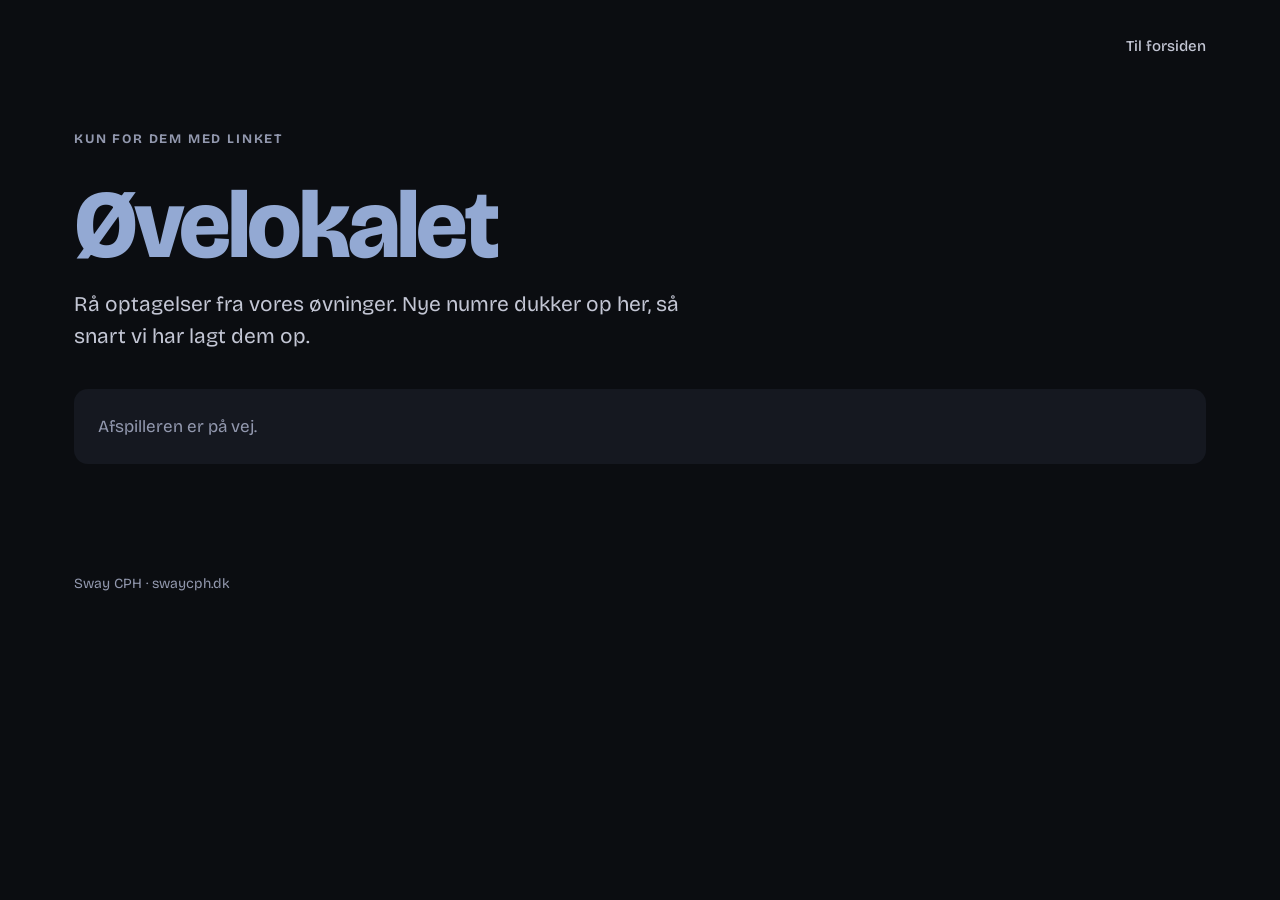
==== oevelokale/index.html @ 9d5b4b6d "Add hidden rehearsal page skeleton (/oevelokale) Same look as the main site, not linked from it and " ====
<!doctype html>
<html lang="da">
<head>
<meta charset="utf-8">
<meta name="viewport" content="width=device-width, initial-scale=1">
<meta name="robots" content="noindex, nofollow">
<title>Sway — Øvelokalet</title>
<link rel="preconnect" href="https://fonts.googleapis.com">
<link rel="preconnect" href="https://fonts.gstatic.com" crossorigin>
<link href="https://fonts.googleapis.com/css2?family=Bricolage+Grotesque:opsz,wght@12..96,400..800&display=swap" rel="stylesheet">
<link rel="stylesheet" href="../style.css?v=20261114r">
<style>
  .rehearsal { padding-top: 24px; padding-bottom: 64px; display: flex; flex-direction: column; gap: 20px; }
  .rehearsal h1 { font-size: clamp(48px, 8vw, 96px); font-weight: 800; letter-spacing: -0.03em; line-height: 0.9; color: var(--gold); }
  .rehearsal .lead { max-width: 640px; }
  .sc-frame { width: 100%; height: 450px; border: 0; border-radius: 14px; background: var(--ground-2); display: block; }
  .sc-missing { padding: 24px; border-radius: 14px; background: var(--ground-2); color: var(--muted); }
</style>
</head>
<body>

<header class="wrap header">
  <nav aria-label="Menu" class="nav">
    <a href="../">Til forsiden</a>
  </nav>
</header>

<main class="wrap rehearsal">
  <p class="label">Kun for dem med linket</p>
  <h1>Øvelokalet</h1>
  <p class="lead">Rå optagelser fra vores øvninger. Nye numre dukker op her, så snart vi har lagt dem op.</p>

  <!-- SOUNDCLOUD EMBED: replace the block below with the iframe from SoundCloud (Share → Embed) -->
  <p class="sc-missing">Afspilleren er på vej.</p>
  <!-- /SOUNDCLOUD EMBED -->
</main>

<footer class="wrap footer">
  <span>Sway CPH · swaycph.dk</span>
</footer>

</body>
</html>
---- style.css ----
:root {
  --ground: #0B0D11;
  --ground-2: #151820;
  --line: #252A36;
  --text: #ECEEF5;
  --soft: #C3C6D4;
  --muted: #9298AE;
  --gold: #93A9D3;
  --gold-hover: #B8C8E8;
  --petrol: #2B3A63;
  --edge: #4A5270;
  --card-2: #1D2130;
  --groove-a: #0A1124;
  --groove-b: #17264A;
  --groove-c: #1D2F5A;
  --shade: 11, 13, 17;
  --serif: 'Bricolage Grotesque', system-ui, sans-serif;
}

/* Previous petrol-and-gold palette, kept as a fallback: open with ?theme=classic */
:root.theme-classic {
  --ground: #0E1A1C;
  --ground-2: #132325;
  --line: #213436;
  --text: #F1EBDD;
  --soft: #C9D2CE;
  --muted: #A9B8B6;
  --gold: #D9A84A;
  --gold-hover: #E8C27A;
  --petrol: #1F6E78;
  --edge: #4E6563;
  --card-2: #1C2E30;
  --groove-a: #0A1213;
  --groove-b: #17282A;
  --groove-c: #1E3335;
  --shade: 14, 26, 28;
}

* { box-sizing: border-box; }
html { scroll-behavior: smooth; }
body {
  margin: 0;
  background: var(--ground);
  color: var(--text);
  font-family: 'Bricolage Grotesque', system-ui, sans-serif;
  font-size: 17px;
  line-height: 1.6;
}
img { max-width: 100%; display: block; }
button, input { font: inherit; }
a { color: var(--gold); }
a:hover { color: var(--gold-hover); }

h1, h2, h3 { font-family: var(--serif); font-weight: 700; letter-spacing: -0.03em; margin: 0; }
h2 { font-size: clamp(40px, 6vw, 64px); line-height: 1; }
h3 { font-size: 28px; margin-top: 8px; }

.wrap { max-width: 1180px; margin: 0 auto; padding-left: 24px; padding-right: 24px; }
.stack { display: flex; flex-direction: column; gap: 24px; }
.section > .wrap { padding-top: 40px; padding-bottom: 40px; }
.player { padding-bottom: 12px; }
.bordered { border-top: 1px solid var(--line); }
.muted { color: var(--muted); font-size: 15px; margin: 0; }
.label { font-size: 13px; font-weight: 700; letter-spacing: 0.14em; text-transform: uppercase; color: var(--muted); }

/* Header */
.header { padding-top: 24px; padding-bottom: 24px; display: flex; flex-wrap: wrap; align-items: center; justify-content: flex-end; gap: 16px; }
.nav { display: flex; flex-wrap: wrap; gap: 4px 24px; font-size: 15px; font-weight: 500; }
.nav a { color: var(--soft); text-decoration: none; padding: 10px 0; }
.nav a:hover { color: var(--gold); }
.icon-link { display: inline-flex; align-items: center; }
.lang-toggle { min-width: 44px; min-height: 36px; padding: 0 12px; border-radius: 999px; border: 1.5px solid var(--edge); background: none; color: var(--soft); font: inherit; font-size: 13px; font-weight: 700; letter-spacing: 0.08em; cursor: pointer; align-self: center; margin-left: 8px; }
.lang-toggle:hover { border-color: var(--gold); color: var(--gold); }

/* Hero */
.hero { padding-bottom: 40px; overflow: hidden; }
.hero-grid { display: grid; grid-template-columns: 1fr 1fr; gap: 32px; align-items: start; padding-top: 0; }
.hero-text { display: flex; flex-direction: column; gap: 22px; }
.eyebrow { margin: 0; font-size: 14px; font-weight: 700; letter-spacing: 0.18em; text-transform: uppercase; color: var(--gold); }
.hero h1 { font-weight: 800; letter-spacing: -0.03em; font-size: clamp(88px, 13vw, 190px); line-height: 0.8; margin: -0.06em 0 0 -0.04em; color: var(--gold); }
.occasions { margin: -8px 0 0; font-size: 15px; font-weight: 500; letter-spacing: 0.02em; color: var(--gold); }
.lead { margin: 0; max-width: 620px; font-size: 21px; line-height: 1.5; color: var(--soft); }
.buttons { display: flex; flex-wrap: wrap; gap: 12px; margin-top: 8px; }

/* Buttons */
.btn { display: inline-flex; align-items: center; justify-content: center; gap: 8px; min-height: 48px; padding: 0 26px; border-radius: 999px; font-weight: 700; text-decoration: none; }
.btn-solid { background: var(--gold); color: var(--ground); }
.btn-solid:hover { background: var(--gold-hover); color: var(--ground); }
.btn-ghost { border: 1.5px solid var(--edge); color: var(--text); }
.btn-ghost:hover { border-color: var(--gold); color: var(--gold); }
.btn-dark { min-height: 56px; background: var(--ground); color: var(--text); }
.btn-dark:hover { color: var(--gold-hover); }
.btn-light-ghost { border: 1.5px solid var(--text); color: var(--text); }
.btn-light-ghost:hover { background: rgba(var(--shade),0.2); color: var(--text); }

/* Listen */
.section-head { display: flex; flex-wrap: wrap; align-items: baseline; justify-content: space-between; gap: 12px; }
.card { border-radius: 20px; background: var(--ground-2); padding: 28px; }
.listen-card { display: flex; flex-wrap: wrap; align-items: center; gap: 16px 20px; }
.listen-card > div { flex: 1 1 240px; min-width: 0; }
.card-title { font-family: var(--serif); font-weight: 700; font-size: 26px; }
.play { width: 64px; height: 64px; flex: none; border-radius: 999px; background: var(--gold); color: var(--ground); display: flex; align-items: center; justify-content: center; }
.play:hover { background: var(--gold-hover); color: var(--ground); }

/* Player */
.player { display: flex; flex-direction: column; gap: 20px; }
.player-top { display: flex; align-items: center; gap: 20px; }
.now { flex: 1; min-width: 0; }
button.play { border: none; cursor: pointer; }
.play .i-pause, .is-playing .play .i-play { display: none; }
.is-playing .play .i-pause { display: block; }
.progress { display: flex; align-items: center; gap: 12px; font-size: 14px; color: var(--muted); font-variant-numeric: tabular-nums; }
.progress input { flex: 1; min-width: 0; accent-color: var(--gold); height: 24px; cursor: pointer; }
.tracks { list-style: none; margin: 0; padding: 0; border-top: 1px solid var(--line); }
.tracks li { border-bottom: 1px solid var(--line); }
.tracks button { width: 100%; display: flex; align-items: center; gap: 16px; padding: 14px 4px; min-height: 56px; background: none; border: none; color: var(--text); font: inherit; text-align: left; cursor: pointer; }
.tracks button:hover .t-info b, .tracks button.active .t-info b { color: var(--gold); }
.t-num { width: 24px; flex: none; color: var(--muted); font-variant-numeric: tabular-nums; }
.tracks button.active .t-num { color: var(--gold); }
.t-info { flex: 1; min-width: 0; display: flex; flex-direction: column; line-height: 1.35; }
.t-info span { color: var(--muted); font-size: 14px; }
.t-len { color: var(--muted); font-size: 14px; font-variant-numeric: tabular-nums; }

/* Live */
.live { background: var(--ground-2); }
.clips { display: grid; grid-template-columns: repeat(auto-fit, minmax(280px, 1fr)); gap: 24px; }
.clip { margin: 0; display: flex; flex-direction: column; gap: 10px; }
.clip video { width: 100%; height: auto; aspect-ratio: 16 / 9; object-fit: cover; border-radius: 14px; background: var(--card-2); display: block; }
.clip figcaption { display: flex; flex-direction: column; line-height: 1.4; }
.clip figcaption span { color: var(--muted); font-size: 14px; }

/* Repertoire marquee */
.repertoire { padding: 8px 0 24px; overflow: hidden; border-top: 1px solid var(--line); border-bottom: 1px solid var(--line); }
.repertoire .label { padding-top: 16px; padding-bottom: 8px; }
.rep-list { list-style: none; margin: 0; padding: 0 24px; display: flex; flex-wrap: wrap; gap: 4px 28px; max-width: 1180px; margin: 0 auto; }
.rep-list[hidden] { display: none; }
.rep-list li { font-family: var(--serif); font-weight: 600; font-size: 26px; color: var(--soft); }
.rep-rows.is-moving { display: flex; flex-direction: column; gap: 0; width: min(1132px, calc(100% - 48px)); margin: 0 auto; overflow: hidden;
  -webkit-mask-image: linear-gradient(to right, transparent, #000 6%, #000 94%, transparent); mask-image: linear-gradient(to right, transparent, #000 6%, #000 94%, transparent); }
.rep-row { display: flex; width: max-content; animation: rep 70s linear infinite; }
.rep-row.reverse { animation-direction: reverse; animation-duration: 85s; }
.rep-row ul { list-style: none; margin: 0; padding: 0; display: flex; }
.rep-row li { white-space: nowrap; display: flex; align-items: center; font-family: var(--serif); font-weight: 600; font-size: clamp(24px, 3vw, 36px); color: var(--text); line-height: 1.2; }
.rep-row li::after { content: "✦"; font-size: 0.45em; color: var(--gold); margin: 0 0.9em; }
.rep-row.reverse li { color: var(--gold); font-weight: 400; }
.repertoire:hover .rep-row { animation-play-state: paused; }
@keyframes rep { to { transform: translateX(-50%); } }

/* Band */
.band > .wrap { padding-top: 24px; }
.band-intro { display: flex; flex-direction: column; gap: 20px; }
.bio-lead { margin: 0; font-family: var(--serif); font-weight: 600; font-size: clamp(26px, 3.2vw, 38px); line-height: 1.2; color: var(--text); }
.bio-cols { display: grid; grid-template-columns: 1fr 1fr; gap: 32px; }
.bio { margin: 0; font-size: 18px; color: var(--soft); }
/* Collage */
.collage { position: relative; justify-self: start; width: min(100%, 374px); margin-top: 20px; }
.cover { position: relative; z-index: 2; margin: 0; aspect-ratio: 1; border-radius: 6px; overflow: hidden; transform: rotate(-4deg); box-shadow: 0 24px 60px rgba(0,0,0,0.6); outline: 1px solid rgba(241,235,221,0.08); }
.cover img { display: block; width: 100%; height: 100%; object-fit: cover; object-position: center 62%; }
.cover figcaption { position: absolute; inset: auto 0 0 0; padding: 40px 16px 14px; display: flex; flex-direction: column; background: linear-gradient(to top, rgba(var(--shade),0.92), rgba(var(--shade),0)); }
.cover-top { font-size: 11px; font-weight: 700; letter-spacing: 0.2em; text-transform: uppercase; color: var(--gold); }
.cover-title { font-family: var(--serif); font-weight: 700; font-size: 26px; line-height: 1.1; color: var(--text); }
.record { z-index: 1; position: absolute; right: -58%; top: -2%; width: 94%; aspect-ratio: 1; border-radius: 50%; display: flex; align-items: center; justify-content: center;
  background: repeating-radial-gradient(circle at center, var(--groove-a) 0 2px, var(--groove-b) 2px 4px); box-shadow: 0 20px 50px rgba(0,0,0,0.5); animation: spin 6s linear infinite; animation-play-state: paused; }
.record span { width: 34%; aspect-ratio: 1; border-radius: 50%; background: var(--gold); color: var(--ground); display: flex; align-items: center; justify-content: flex-end; flex-direction: column; padding-bottom: 0; font-family: var(--serif); font-weight: 700; font-size: clamp(14px, 1.6vw, 22px); position: relative; }
.record span { justify-content: center; }
.record span::after { content: ""; position: absolute; width: 8%; aspect-ratio: 1; border-radius: 50%; background: var(--ground); bottom: 18%; }
@media (max-width: 1180px) and (min-width: 761px) { .collage { width: min(100%, 286px); } }
@media (max-width: 960px) and (min-width: 761px) { .collage { width: min(100%, 209px); } }
.music-on .record { animation-play-state: running; }
/* Light sheen and label mark make the rotation visible; plain grooves look the same at every angle */
.record::before, .mini-record::before { content: ""; position: absolute; inset: 0; border-radius: 50%; pointer-events: none;
  background: conic-gradient(from 20deg, transparent 0deg, rgba(255,255,255,0.10) 18deg, transparent 40deg, transparent 180deg, rgba(255,255,255,0.07) 198deg, transparent 220deg); }
@keyframes spin { to { transform: rotate(360deg); } }
.mini-record { position: relative; flex: none; width: 72px; aspect-ratio: 1; border-radius: 50%; display: flex; align-items: center; justify-content: center;
  background: repeating-radial-gradient(circle at center, var(--groove-a) 0 1.5px, var(--groove-c) 1.5px 3px); animation: spin 3s linear infinite; animation-play-state: paused; }
.mini-record span { width: 36%; aspect-ratio: 1; border-radius: 50%; background: var(--gold); position: relative; }
.mini-record span::after { content: ""; position: absolute; inset: 40%; border-radius: 50%; background: var(--ground); }
.mini-record span::before { content: ""; position: absolute; left: 46%; top: 6%; width: 8%; height: 28%; border-radius: 2px; background: var(--ground); opacity: 0.7; }
.music-on .mini-record { animation-play-state: running; }
@media (prefers-reduced-motion: reduce) { .record { animation-duration: 14s; } .mini-record { animation-duration: 8s; } }

@media (max-width: 760px) {
  .bio-cols { grid-template-columns: 1fr; gap: 16px; }
  .hero-grid { grid-template-columns: 1fr; gap: 40px; min-height: 0; padding-top: 16px; }
  .collage { width: 62%; margin: 8px 0 0 4px; }
}
.members { display: grid; grid-template-columns: repeat(auto-fit, minmax(200px, 1fr)); gap: 24px; }
.members figure { margin: 0; display: flex; flex-direction: column; gap: 12px; }
.members img { width: 100%; aspect-ratio: 3 / 4; object-fit: cover; border-radius: 14px; }
.members figcaption { display: flex; flex-direction: column; }
.members figcaption span { color: var(--gold); font-size: 14px; font-weight: 500; }

/* Contact */
.contact { background: var(--petrol); }
.contact > .wrap { padding-top: 56px; padding-bottom: 56px; }
.contact-inner { display: flex; flex-wrap: wrap; align-items: flex-end; justify-content: space-between; gap: 40px; }
.contact-text { flex: 1 1 420px; display: flex; flex-direction: column; gap: 16px; }
.contact-text h2 { font-size: clamp(44px, 7vw, 88px); line-height: 0.95; }
.contact-text p { margin: 0; max-width: 520px; font-size: 19px; }
.contact-box { flex: 0 1 380px; display: flex; flex-direction: column; gap: 14px; }
.contact-box .label { color: var(--text); }

/* Footer */
.footer { padding-top: 28px; padding-bottom: 28px; display: flex; flex-wrap: wrap; justify-content: space-between; gap: 8px; color: var(--muted); font-size: 14px; }
.footer a { color: var(--soft); }
.footer-ig { display: inline-flex; align-items: center; gap: 6px; }

@media (max-width: 760px) {
  .members { grid-template-columns: 1fr 1fr; gap: 16px; }
}

@media (max-width: 600px) {
  .header { justify-content: space-between; flex-wrap: nowrap; align-items: flex-start; }
}
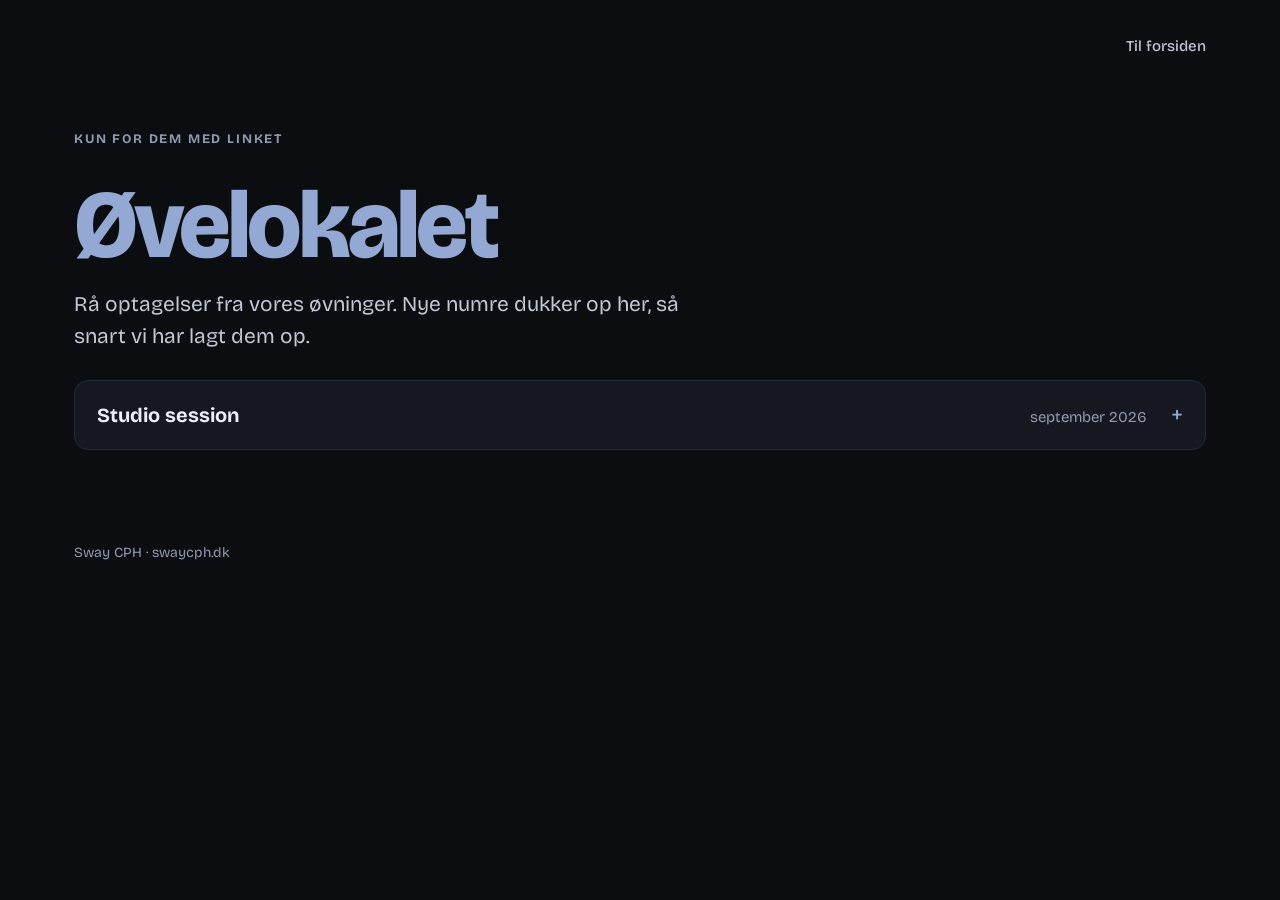
==== commit 664722c8: "Rehearsal page: album list with SoundCloud players on demand Each album is a row that opens to its S" ====
--- a/oevelokale/index.html
+++ b/oevelokale/index.html
@@ -13,8 +13,17 @@
   .rehearsal { padding-top: 24px; padding-bottom: 64px; display: flex; flex-direction: column; gap: 20px; }
   .rehearsal h1 { font-size: clamp(48px, 8vw, 96px); font-weight: 800; letter-spacing: -0.03em; line-height: 0.9; color: var(--gold); }
   .rehearsal .lead { max-width: 640px; }
-  .sc-frame { width: 100%; height: 450px; border: 0; border-radius: 14px; background: var(--ground-2); display: block; }
-  .sc-missing { padding: 24px; border-radius: 14px; background: var(--ground-2); color: var(--muted); }
+  .albums { display: flex; flex-direction: column; gap: 12px; margin-top: 8px; }
+  .album { border-radius: 14px; background: var(--ground-2); border: 1px solid var(--line); overflow: hidden; }
+  .album summary { list-style: none; cursor: pointer; display: flex; align-items: baseline; justify-content: space-between; gap: 16px; padding: 18px 22px; min-height: 56px; }
+  .album summary::-webkit-details-marker { display: none; }
+  .album summary::after { content: "+"; font-size: 24px; line-height: 1; color: var(--gold); margin-left: 8px; }
+  .album[open] summary::after { content: "–"; }
+  .a-title { font-weight: 700; font-size: 20px; flex: 1; }
+  .a-date { color: var(--muted); font-size: 15px; }
+  .album summary:hover .a-title { color: var(--gold); }
+  .a-player { padding: 0 12px 12px; }
+  .a-player iframe { width: 100%; height: 400px; border: 0; border-radius: 10px; display: block; }
 </style>
 </head>
 <body>
@@ -30,14 +39,40 @@
   <h1>Øvelokalet</h1>
   <p class="lead">Rå optagelser fra vores øvninger. Nye numre dukker op her, så snart vi har lagt dem op.</p>
 
-  <!-- SOUNDCLOUD EMBED: replace the block below with the iframe from SoundCloud (Share → Embed) -->
-  <p class="sc-missing">Afspilleren er på vej.</p>
-  <!-- /SOUNDCLOUD EMBED -->
+  <!--
+    One <details> per SoundCloud album, newest first.
+    data-sc: the album's share link from SoundCloud (Share → Copy link), without the ?si=… part.
+  -->
+  <div class="albums">
+    <details class="album" data-sc="https://soundcloud.com/torbenblange/sets/sway-studio-session-sept-2026/s-elptXDDxpAd">
+      <summary><span class="a-title">Studio session</span><span class="a-date">september 2026</span></summary>
+      <div class="a-player"></div>
+    </details>
+  </div>
 </main>
 
 <footer class="wrap footer">
   <span>Sway CPH · swaycph.dk</span>
 </footer>
 
+<script>
+  // Load each SoundCloud player only when its album is opened.
+  document.querySelectorAll('.album').forEach(function (d) {
+    d.addEventListener('toggle', function () {
+      var slot = d.querySelector('.a-player');
+      if (!d.open || slot.firstChild) return;
+      var url = d.dataset.sc.split('?')[0];
+      var src = 'https://w.soundcloud.com/player/?url=' + encodeURIComponent(url) +
+        '&color=%2393a9d3&auto_play=false&hide_related=true&show_comments=false&show_user=true&show_reposts=false&show_teaser=false&visual=false';
+      var f = document.createElement('iframe');
+      f.src = src;
+      f.title = d.querySelector('.a-title').textContent;
+      f.allow = 'autoplay';
+      f.loading = 'lazy';
+      slot.appendChild(f);
+    });
+  });
+</script>
+
 </body>
 </html>
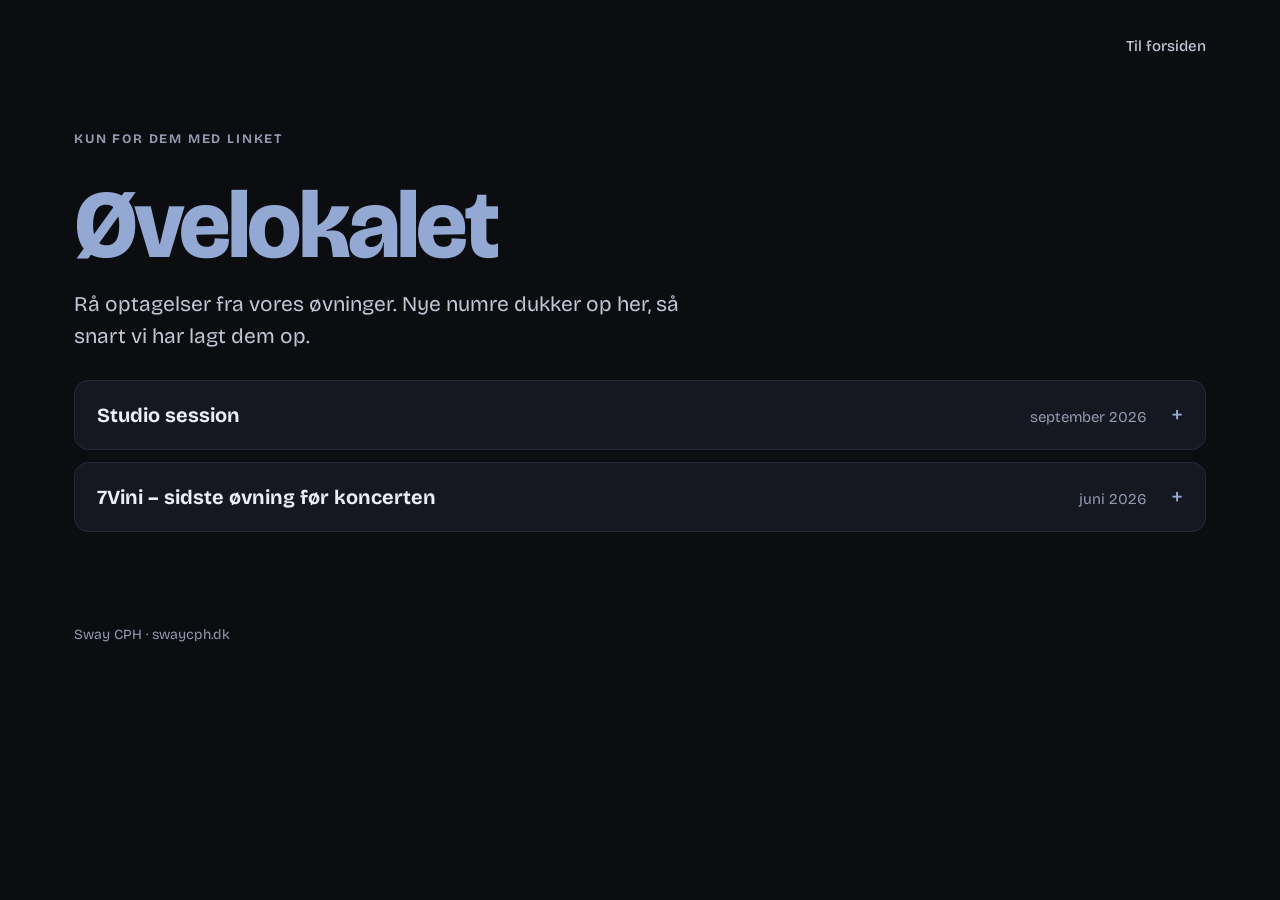
==== commit f0ba71f4: "Rehearsal page: add 7Vini last rehearsal before the concert Co-Authored-By: Claude Opus 5.5 <noreply" ====
--- a/oevelokale/index.html
+++ b/oevelokale/index.html
@@ -48,6 +48,10 @@
       <summary><span class="a-title">Studio session</span><span class="a-date">september 2026</span></summary>
       <div class="a-player"></div>
     </details>
+    <details class="album" data-sc="https://soundcloud.com/torbenblange/sets/7vini-sidste-over-for-koncert">
+      <summary><span class="a-title">7Vini – sidste øvning før koncerten</span><span class="a-date">juni 2026</span></summary>
+      <div class="a-player"></div>
+    </details>
   </div>
 </main>
 
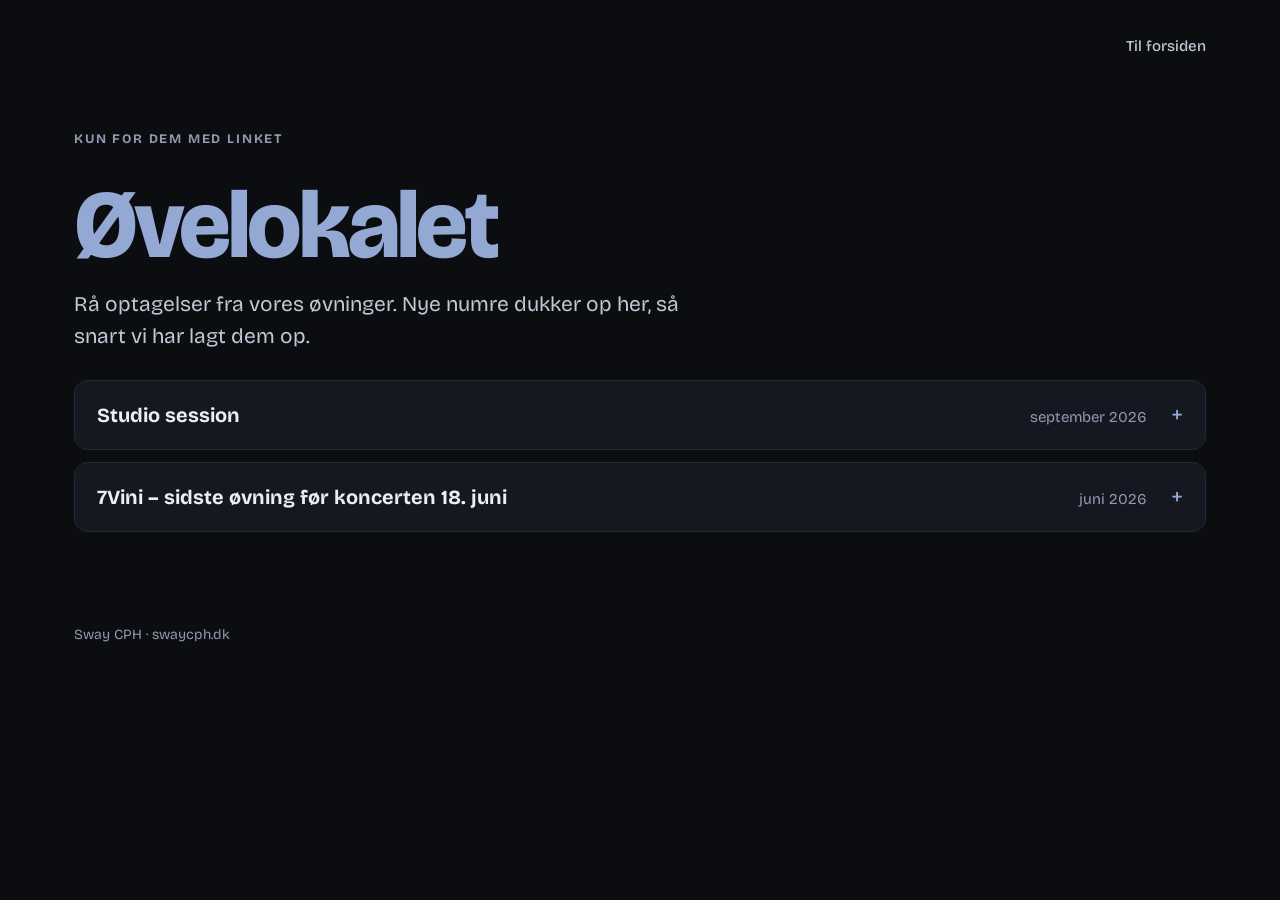
==== commit c471686b: "Rehearsal page: use embed link for the 7Vini album Co-Authored-By: Claude Opus 5.5 <noreply@anthropi" ====
--- a/oevelokale/index.html
+++ b/oevelokale/index.html
@@ -41,15 +41,16 @@
 
   <!--
     One <details> per SoundCloud album, newest first.
-    data-sc: the album's share link from SoundCloud (Share → Copy link), without the ?si=… part.
+    data-sc: for a public album, its share link (Share → Copy link).
+             For a private album, the src link from its embed code (Share → Embed), which contains secret_token.
   -->
   <div class="albums">
     <details class="album" data-sc="https://soundcloud.com/torbenblange/sets/sway-studio-session-sept-2026/s-elptXDDxpAd">
       <summary><span class="a-title">Studio session</span><span class="a-date">september 2026</span></summary>
       <div class="a-player"></div>
     </details>
-    <details class="album" data-sc="https://soundcloud.com/torbenblange/sets/7vini-sidste-over-for-koncert">
-      <summary><span class="a-title">7Vini – sidste øvning før koncerten</span><span class="a-date">juni 2026</span></summary>
+    <details class="album" data-sc="https://w.soundcloud.com/player/?url=https%3A//api.soundcloud.com/playlists/soundcloud%253Aplaylists%253A2254788800">
+      <summary><span class="a-title">7Vini – sidste øvning før koncerten 18. juni</span><span class="a-date">juni 2026</span></summary>
       <div class="a-player"></div>
     </details>
   </div>
@@ -65,7 +66,14 @@
     d.addEventListener('toggle', function () {
       var slot = d.querySelector('.a-player');
       if (!d.open || slot.firstChild) return;
-      var url = d.dataset.sc.split('?')[0];
+      // data-sc may be a public share link, or (for private albums) the api.soundcloud.com link
+      // from the embed code, which carries its secret_token and must be kept whole.
+      var raw = d.dataset.sc;
+      if (raw.indexOf('w.soundcloud.com/player') !== -1) {
+        var m = raw.match(/[?&]url=([^&]+)/);
+        raw = m ? decodeURIComponent(m[1]) : raw;
+      }
+      var url = raw.indexOf('api.soundcloud.com') !== -1 ? raw : raw.split('?')[0];
       var src = 'https://w.soundcloud.com/player/?url=' + encodeURIComponent(url) +
         '&color=%2393a9d3&auto_play=false&hide_related=true&show_comments=false&show_user=true&show_reposts=false&show_teaser=false&visual=false';
       var f = document.createElement('iframe');
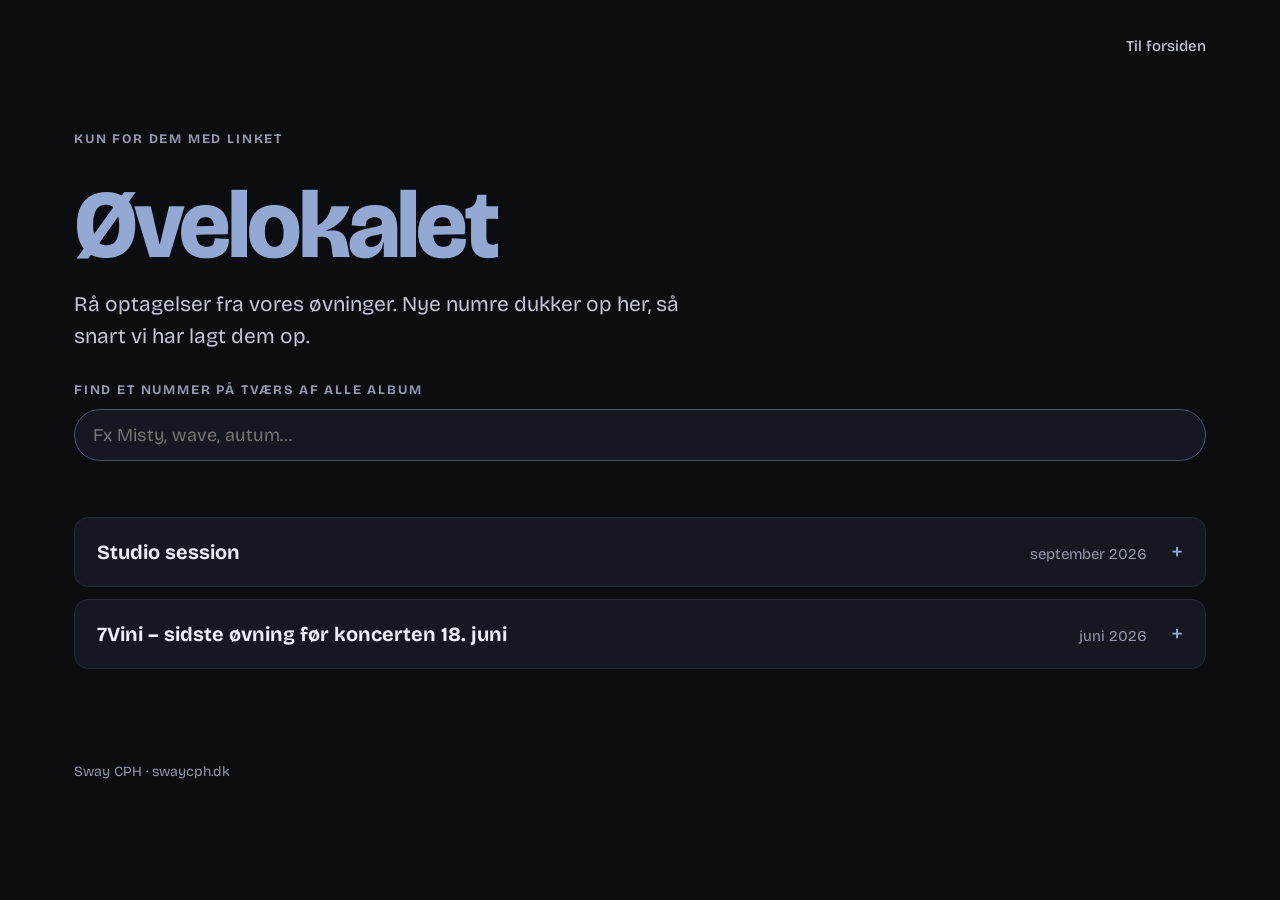
==== commit d2566f2a: "Rehearsal page: search tracks across all albums A search field gathers track titles from every album" ====
--- a/oevelokale/index.html
+++ b/oevelokale/index.html
@@ -15,13 +15,26 @@
   .rehearsal .lead { max-width: 640px; }
   .albums { display: flex; flex-direction: column; gap: 12px; margin-top: 8px; }
   .album { border-radius: 14px; background: var(--ground-2); border: 1px solid var(--line); overflow: hidden; }
-  .album summary { list-style: none; cursor: pointer; display: flex; align-items: baseline; justify-content: space-between; gap: 16px; padding: 18px 22px; min-height: 56px; }
-  .album summary::-webkit-details-marker { display: none; }
-  .album summary::after { content: "+"; font-size: 24px; line-height: 1; color: var(--gold); margin-left: 8px; }
-  .album[open] summary::after { content: "–"; }
+  .a-head { width: 100%; display: flex; align-items: baseline; justify-content: space-between; gap: 16px; padding: 18px 22px; min-height: 56px; background: none; border: 0; color: var(--text); text-align: left; cursor: pointer; }
+  .a-head::after { content: "+"; font-size: 24px; line-height: 1; color: var(--gold); margin-left: 8px; }
+  .album.open .a-head::after { content: "–"; }
   .a-title { font-weight: 700; font-size: 20px; flex: 1; }
   .a-date { color: var(--muted); font-size: 15px; }
-  .album summary:hover .a-title { color: var(--gold); }
+  .a-head:hover .a-title { color: var(--gold); }
+  .album:not(.open) .a-player { height: 0; padding: 0; overflow: hidden; }
+  .search { display: flex; flex-direction: column; gap: 8px; margin-top: 8px; }
+  .search input { width: 100%; min-height: 52px; padding: 0 18px; border-radius: 999px; border: 1.5px solid var(--edge); background: var(--ground-2); color: var(--text); font-size: 18px; }
+  .search input:focus { outline: none; border-color: var(--gold); }
+  .s-status { margin: 0; min-height: 1.4em; color: var(--muted); font-size: 14px; }
+  .results { list-style: none; margin: 0; padding: 0; display: flex; flex-direction: column; border-top: 1px solid var(--line); }
+  .results:empty { display: none; }
+  .results li { border-bottom: 1px solid var(--line); }
+  .results button { width: 100%; display: flex; align-items: center; gap: 16px; padding: 12px 4px; min-height: 52px; background: none; border: 0; color: var(--text); text-align: left; cursor: pointer; }
+  .results button:hover b { color: var(--gold); }
+  .r-play { flex: none; width: 36px; height: 36px; border-radius: 50%; background: var(--gold); color: var(--ground); display: flex; align-items: center; justify-content: center; }
+  .r-info { flex: 1; min-width: 0; display: flex; flex-direction: column; line-height: 1.35; }
+  .r-info span { color: var(--muted); font-size: 14px; }
+  .r-len { color: var(--muted); font-size: 14px; font-variant-numeric: tabular-nums; }
   .a-player { padding: 0 12px 12px; }
   .a-player iframe { width: 100%; height: 400px; border: 0; border-radius: 10px; display: block; }
 </style>
@@ -39,20 +52,27 @@
   <h1>Øvelokalet</h1>
   <p class="lead">Rå optagelser fra vores øvninger. Nye numre dukker op her, så snart vi har lagt dem op.</p>
 
+  <div class="search" role="search">
+    <label for="q" class="label">Find et nummer på tværs af alle album</label>
+    <input id="q" type="search" placeholder="Fx Misty, wave, autum…" autocomplete="off" spellcheck="false">
+    <p class="s-status" id="s-status" aria-live="polite"></p>
+    <ol class="results" id="results"></ol>
+  </div>
+
   <!--
-    One <details> per SoundCloud album, newest first.
+    One .album per SoundCloud album, newest first.
     data-sc: for a public album, its share link (Share → Copy link).
              For a private album, the src link from its embed code (Share → Embed), which contains secret_token.
   -->
   <div class="albums">
-    <details class="album" data-sc="https://soundcloud.com/torbenblange/sets/sway-studio-session-sept-2026/s-elptXDDxpAd">
-      <summary><span class="a-title">Studio session</span><span class="a-date">september 2026</span></summary>
+    <div class="album" data-sc="https://w.soundcloud.com/player/?url=https%3A//api.soundcloud.com/playlists/soundcloud%3Aplaylists%3A2315002014%3Fsecret_token%3Ds-elptXDDxpAd">
+      <button type="button" class="a-head" aria-expanded="false"><span class="a-title">Studio session</span><span class="a-date">september 2026</span></button>
       <div class="a-player"></div>
-    </details>
-    <details class="album" data-sc="https://w.soundcloud.com/player/?url=https%3A//api.soundcloud.com/playlists/soundcloud%253Aplaylists%253A2254788800">
-      <summary><span class="a-title">7Vini – sidste øvning før koncerten 18. juni</span><span class="a-date">juni 2026</span></summary>
+    </div>
+    <div class="album" data-sc="https://w.soundcloud.com/player/?url=https%3A//api.soundcloud.com/playlists/soundcloud%253Aplaylists%253A2254788800">
+      <button type="button" class="a-head" aria-expanded="false"><span class="a-title">7Vini – sidste øvning før koncerten 18. juni</span><span class="a-date">juni 2026</span></button>
       <div class="a-player"></div>
-    </details>
+    </div>
   </div>
 </main>
 
@@ -60,31 +80,7 @@
   <span>Sway CPH · swaycph.dk</span>
 </footer>
 
-<script>
-  // Load each SoundCloud player only when its album is opened.
-  document.querySelectorAll('.album').forEach(function (d) {
-    d.addEventListener('toggle', function () {
-      var slot = d.querySelector('.a-player');
-      if (!d.open || slot.firstChild) return;
-      // data-sc may be a public share link, or (for private albums) the api.soundcloud.com link
-      // from the embed code, which carries its secret_token and must be kept whole.
-      var raw = d.dataset.sc;
-      if (raw.indexOf('w.soundcloud.com/player') !== -1) {
-        var m = raw.match(/[?&]url=([^&]+)/);
-        raw = m ? decodeURIComponent(m[1]) : raw;
-      }
-      var url = raw.indexOf('api.soundcloud.com') !== -1 ? raw : raw.split('?')[0];
-      var src = 'https://w.soundcloud.com/player/?url=' + encodeURIComponent(url) +
-        '&color=%2393a9d3&auto_play=false&hide_related=true&show_comments=false&show_user=true&show_reposts=false&show_teaser=false&visual=false';
-      var f = document.createElement('iframe');
-      f.src = src;
-      f.title = d.querySelector('.a-title').textContent;
-      f.allow = 'autoplay';
-      f.loading = 'lazy';
-      slot.appendChild(f);
-    });
-  });
-</script>
+<script src="search.js"></script>
 
 </body>
 </html>
